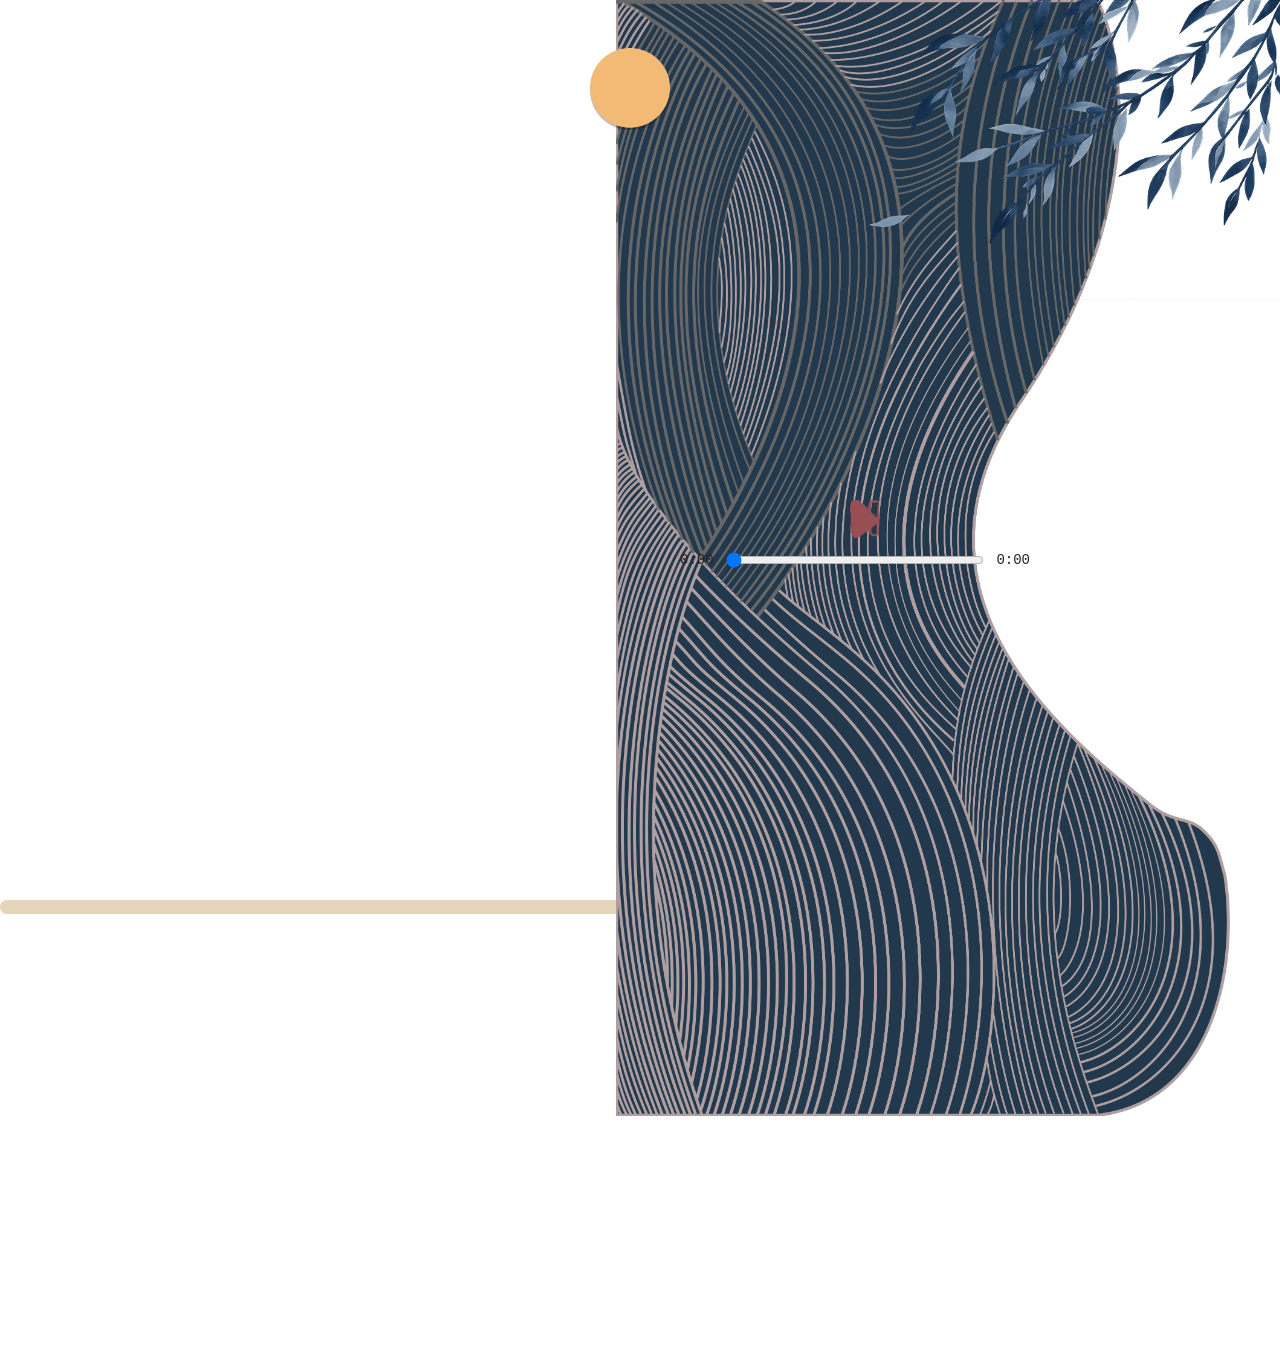
==== assignment2/index.html @ 0a2bb732 "assignment2 update" ====
<!doctype html>
<html lang="en">
  <head>
    <meta charset="UTF-8" />
    <meta name="viewport" content="width=device-width, initial-scale=1.0" />
    <title>SeasideDream</title>

    <link rel="stylesheet" href="style.css" />
    <script src="script.js" defer></script>
  </head>

  <body>
    <img class="mountain" src="mountain.png" alt="mountain" />
    <img class="sun" src="sun.png" alt="sun" />
    <img class="leaf" src="leaf.png" alt="leaf" />

    <img
      id="playBtn"
      class="playbutton"
      src="playbutton.png"
      alt="playbutton"
    />

    <img
      id="pauseBtn"
      class="pausebutton"
      src="pausebutton.png"
      alt="pausebutton"
    />

    <h1 class="h1">SeasideDream</h1>

    <div class="timeline-container">
      <span id="current-time">0:00</span>

      <input type="range" id="timeline" min="0" value="0" step="1" />

      <span id="duration">0:00</span>
    </div>

    <img class="timelineshadow" src="timelineshadow.png" alt="timelineshadow" />

    <p class="p">Maybe life isnt asking us to rush ...</p>

    <audio id="audio">
      <source src="erokia.mp3" type="audio/mpeg" />
    </audio>
  </body>
</html>
---- assignment2/style.css ----
@import url("https://fonts.googleapis.com/css2?family=Iosevka+Charon+Mono:ital,wght@0,300;0,400;0,500;0,700;1,300;1,400;1,500;1,700&family=Limelight&family=Stalemate&display=swap");

html {
  scroll-behavior: smooth;
}

body {
  margin: 0;
  height: 150vh;

  background-image: url("./background.png");
  background-size: cover;
  background-position: center;
  background-repeat: no-repeat;
}

.mountain {
  position: absolute;
  top: -1px;
  right: 50px;
  z-index: 1;
  width: 48%;
}

.sun {
  position: absolute;
  top: 48px;
  right: 610px;
  z-index: 2;
  width: 80px;
}

.leaf {
  position: absolute;
  top: 0px;
  right: 0px;
  z-index: 3;
  width: 450px;
}

.playbutton,
.pausebutton {
  position: absolute;
  top: 500px;
  right: 400px;
  z-index: 999;
  width: 30px;
  cursor: pointer;
}

.h1 {
  display: flex;
  justify-content: center;
  align-items: center;
  height: 100vh;
  margin: 0;
  margin-left: 500px;
  font-size: 40px;
  font-weight: lighter;
  color: #2d1f1a;
  font-family: "Stalemate", cursive;
}

.p {
  display: flex;
  justify-content: center;
  align-items: center;
  margin: 0;
  margin-left: 500px;
  font-size: 30px;
  color: #2d1f1a;
  font-family: "Stalemate", cursive;
}

.timeline-container {
  position: absolute;
  top: 550px;
  right: 250px;
  z-index: 5;

  display: flex;
  align-items: center;
  gap: 10px;

  width: 350px;
  color: #2d1f1a;
  font-family: "Iosevka Charon Mono", monospace;
}

#timeline {
  flex: 1;
  cursor: pointer;
}

#current-time,
#duration {
  font-size: 14px;
}
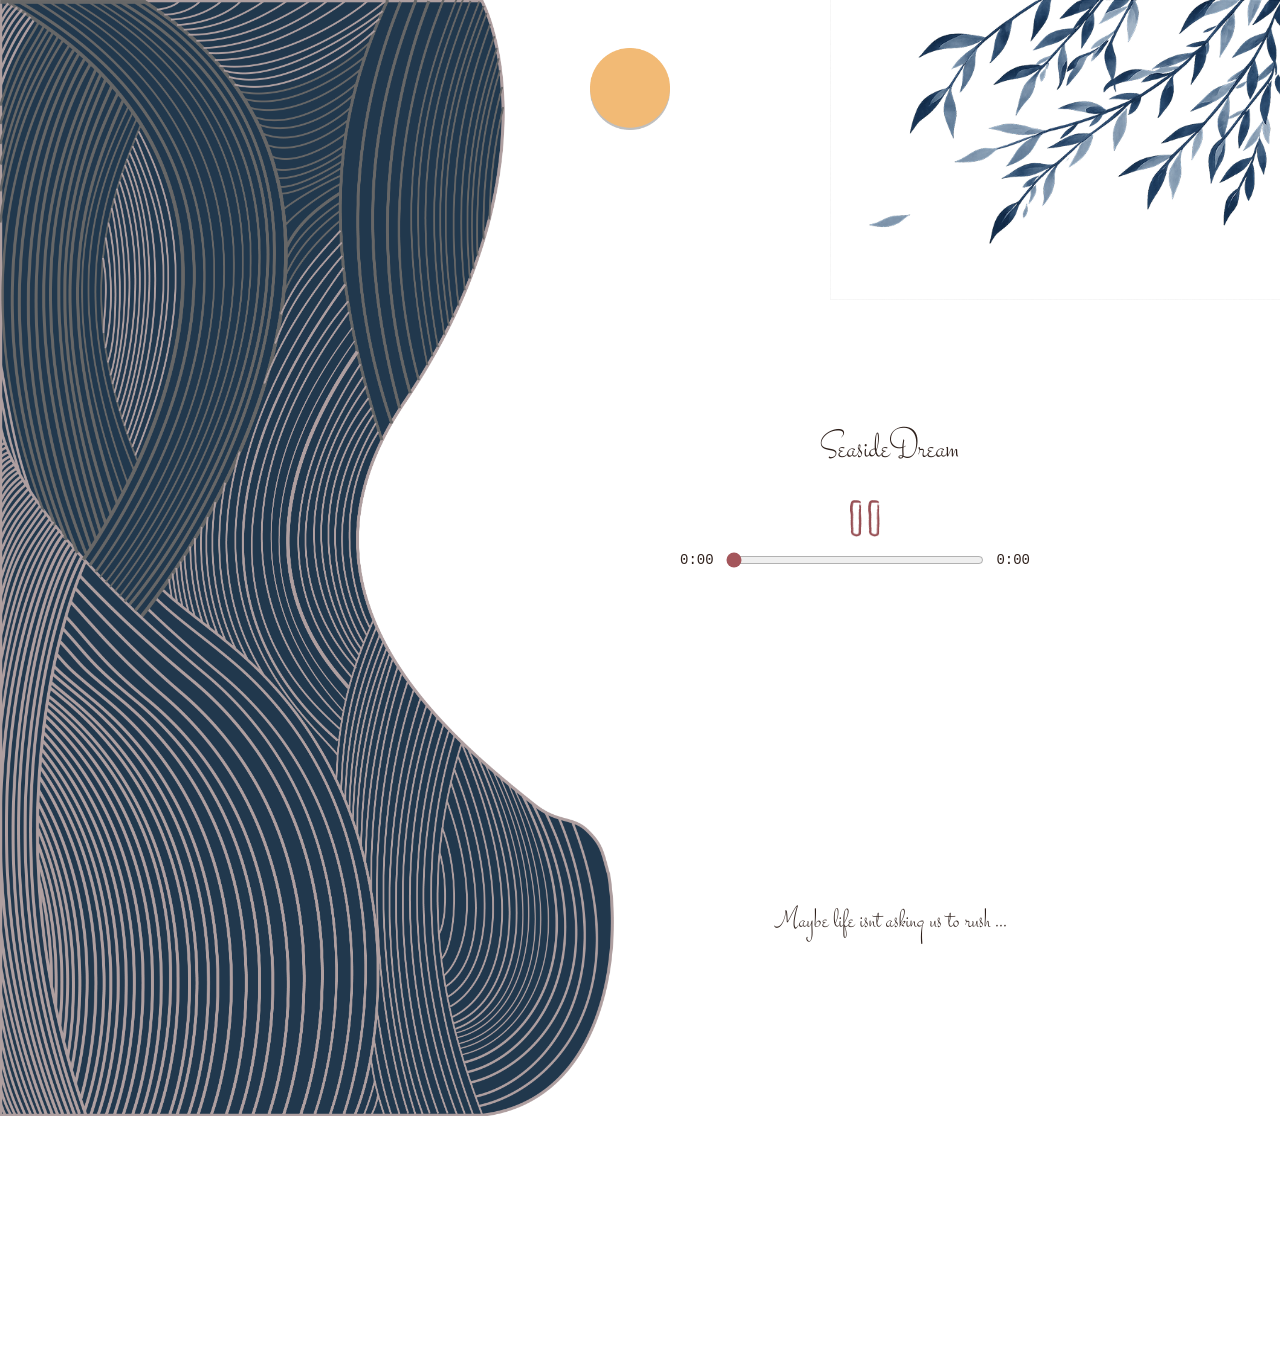
==== commit 6ede044a: "update assignment 2" ====
--- a/assignment2/index.html
+++ b/assignment2/index.html
@@ -38,8 +38,6 @@
       <span id="duration">0:00</span>
     </div>
 
-    <img class="timelineshadow" src="timelineshadow.png" alt="timelineshadow" />
-
     <p class="p">Maybe life isnt asking us to rush ...</p>
 
     <audio id="audio">
--- a/assignment2/style.css
+++ b/assignment2/style.css
@@ -3,10 +3,9 @@
 html {
   scroll-behavior: smooth;
 }
-
 body {
   margin: 0;
-  height: 150vh;
+  height: 150vh; /*length of the entire page*/
 
   background-image: url("./background.png");
   background-size: cover;
@@ -17,25 +16,25 @@
 .mountain {
   position: absolute;
   top: -1px;
-  right: 50px;
-  z-index: 1;
+  right: 50;
+  z-index: 1; /*layer*/
   width: 48%;
 }
 
 .sun {
   position: absolute;
-  top: 48px;
-  right: 610px;
-  z-index: 2;
-  width: 80px;
+  top: 48px; /* distance from the top */
+  right: 610px; /* distance from the right — adjust this value */
+  z-index: 2; /* layers*/
+  width: 80px; /* sun's size */
 }
 
 .leaf {
   position: absolute;
-  top: 0px;
-  right: 0px;
-  z-index: 3;
-  width: 450px;
+  top: 0px; /* distance from the top */
+  right: 0px; /* distance from the right — adjust this value */
+  z-index: 3; /* layers*/
+  width: 450px; /* leaf's size */
 }
 
 .playbutton,
@@ -43,7 +42,7 @@
   position: absolute;
   top: 500px;
   right: 400px;
-  z-index: 999;
+  z-index: 4;
   width: 30px;
   cursor: pointer;
 }
@@ -54,19 +53,42 @@
   align-items: center;
   height: 100vh;
   margin: 0;
+  margin-top: 0px;
   margin-left: 500px;
   font-size: 40px;
   font-weight: lighter;
   color: #2d1f1a;
-  font-family: "Stalemate", cursive;
+  font-family: "Stalemate", cursive; /*font-style*/
 }
 
 .p {
   display: flex;
   justify-content: center;
   align-items: center;
+  height: -50vh;
   margin: 0;
+  margin-top: 0px;
   margin-left: 500px;
+  font-size: 30px;
+  color: #2d1f1a;
+  font-family: "Stalemate", cursive; /*font-style*/
+}
+
+.quoteup {
+  height: 100vh;
+  display: flex;
+  justify-content: center;
+  align-items: center;
+  font-size: 30px;
+  color: #2d1f1a;
+  font-family: "Stalemate", cursive;
+}
+
+.quotedown {
+  height: 100vh;
+  display: flex;
+  justify-content: center;
+  align-items: center;
   font-size: 30px;
   color: #2d1f1a;
   font-family: "Stalemate", cursive;
@@ -96,3 +118,7 @@
 #duration {
   font-size: 14px;
 }
+
+#timeline {
+  accent-color: rgb(164, 86, 91);
+}
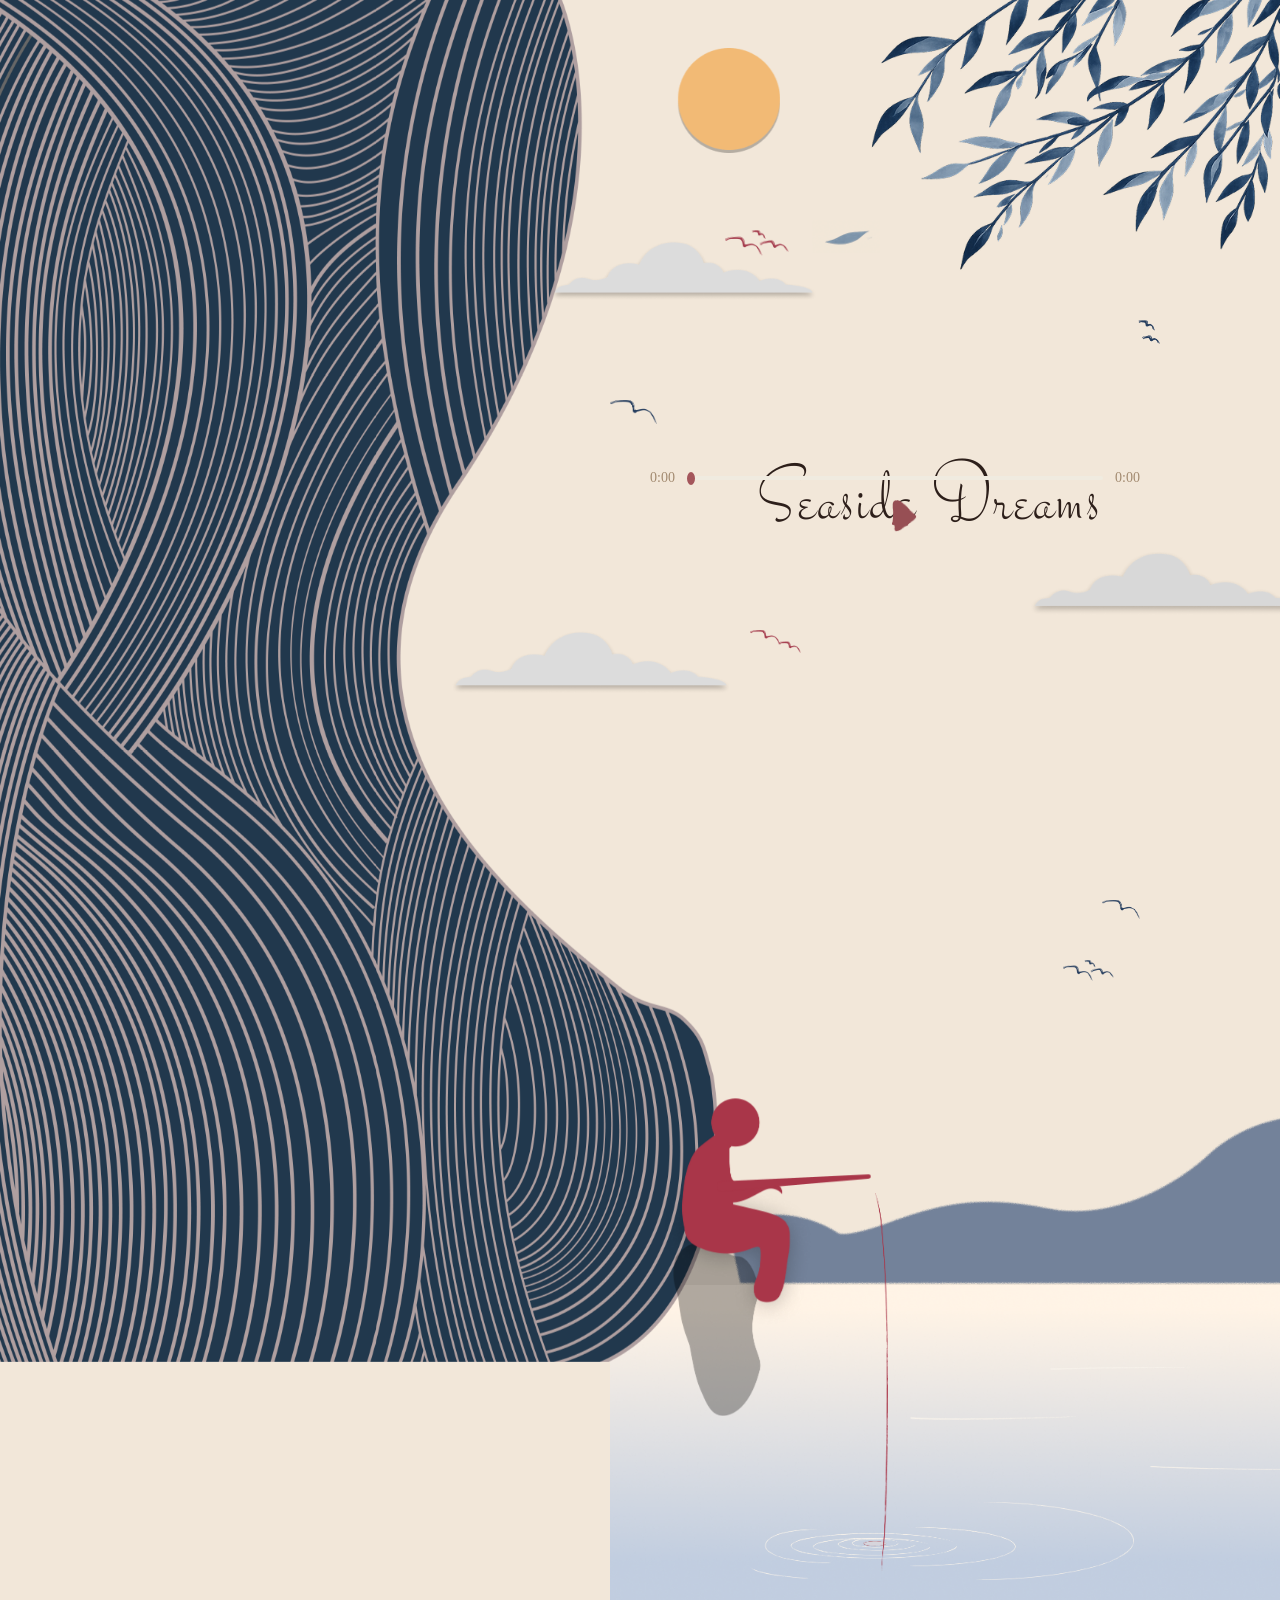
==== commit 4ce0d843: "assignment 2 update" ====
--- a/assignment2/index.html
+++ b/assignment2/index.html
@@ -7,41 +7,94 @@
 
     <link rel="stylesheet" href="style.css" />
     <script src="script.js" defer></script>
+    <!-- I added defer so the JS only runs after the HTML is fully loaded -->
   </head>
 
   <body>
+    <!-- ============ BACKGROUND ============ -->
     <img class="mountain" src="mountain.png" alt="mountain" />
+
+    <!-- ============ SUN ============ -->
+    <!-- click to brighten -->
     <img class="sun" src="sun.png" alt="sun" />
+    <img class="sunlight" src="sunlight.png" alt="sunlight" />
+    <!-- I keep this hidden by default, it only appears when the sun is clicked -->
+
+    <!-- ============ LEAVES ============ -->
+    <!-- I made the big leaf sway when music plays, and the tiny leaf actually falls into the lake -->
     <img class="leaf" src="leaf.png" alt="leaf" />
+    <img class="tinyleaf" src="tinyleaf.png" alt="tinyleaf" />
 
+    <!-- ============ CLOUDS ============ -->
+    <!-- float up and down when music plays -->
+    <img class="cloudup" src="cloudup.png" alt="cloudup" />
+    <img class="cloudmiddle" src="cloudmiddle.png" alt="cloudmiddle" />
+    <img class="cloudbottom" src="cloudbottom.png" alt="cloudbottom" />
+
+    <!-- ============ MUSIC PLAYER ============ -->
+    <img
+      id="pauseBtn"
+      class="pausebutton"
+      src="pausebutton.png"
+      alt="pausebutton"
+    />
+    <!-- I show this one first since the music starts paused -->
     <img
       id="playBtn"
       class="playbutton"
       src="playbutton.png"
       alt="playbutton"
     />
-
-    <img
-      id="pauseBtn"
-      class="pausebutton"
-      src="pausebutton.png"
-      alt="pausebutton"
-    />
-
-    <h1 class="h1">SeasideDream</h1>
+    <!-- I hide this one by default and swap it in via JS -->
 
     <div class="timeline-container">
       <span id="current-time">0:00</span>
-
-      <input type="range" id="timeline" min="0" value="0" step="1" />
-
+      <input
+        type="range"
+        id="timeline"
+        min="0"
+        max="100"
+        value="0"
+        step="any"
+      />
       <span id="duration">0:00</span>
     </div>
-
-    <p class="p">Maybe life isnt asking us to rush ...</p>
 
     <audio id="audio">
       <source src="erokia.mp3" type="audio/mpeg" />
     </audio>
+
+    <!-- ============ BIRDS ============ -->
+    <img class="threeredbirds" src="threeredbirds.png" alt="threeredbirds" />
+    <img class="twotinybirds" src="twotinybirds.png" alt="twotinybirds" />
+    <img class="upbluebirds" src="upbluebird.png" alt="upbluebird" />
+    <img class="tworedbirds" src="tworedbirds.png" alt="tworedbirds" />
+    <img class="threebluebirds" src="threebluebirds.png" alt="threebluebirds" />
+    <img class="downbluebirds" src="downbluebird.png" alt="downbluebirds" />
+
+    <!-- ============ TITLE ============ -->
+    <h1 class="h1">Seaside Dreams</h1>
+
+    <!-- ============ QUOTES ============ -->
+    <!-- I made these invisible by default, they only show up when you hover over them -->
+    <p class="p1">"Maybe life isnt asking us to rush ...</p>
+    <p class="p2">..maybe it just wants us to sit quietly by the water ...</p>
+    <p class="p3">... and notice how beautiful everything already is."</p>
+
+    <!-- ============ FISHERMAN ============ -->
+    <!-- click to triggers a fish biting animation on the rod, line and pond -->
+    <img class="human" src="human.png" alt="human" />
+    <img class="rod" src="rod.png" alt="rod" />
+    <img class="line" src="line.png" alt="line" />
+
+    <!-- ============ LOWER SCENE ============ -->
+    <img class="smallmountain" src="smallmountain.png" alt="smallmountain" />
+    <img class="lake" src="lake.png" alt="lake" />
+    <!-- I added a constant wave motion here to make it feel like the water is moving with the wind -->
+    <img class="ponds" src="ponds.png" alt="ponds" />
+    <!-- I made this ripple gently when the fish bites -->
+    <img class="linetop" src="linetop.png" alt="linetop" />
+    <img class="linemiddle" src="linemiddle.png" alt="linemiddle" />
+    <img class="linebottom" src="linebottom.png" alt="linebottom" />
   </body>
 </html>
--- a/assignment2/style.css
+++ b/assignment2/style.css
@@ -3,115 +3,331 @@
 html {
   scroll-behavior: smooth;
 }
+
 body {
-  margin: 0;
-  height: 150vh; /*length of the entire page*/
-
-  background-image: url("./background.png");
-  background-size: cover;
-  background-position: center;
-  background-repeat: no-repeat;
-}
-
+  background-color: #f2e7d9;
+  overflow-x: hidden; /* blocks horizontal scroll */
+}
+
+/* ============ BACKGROUND ELEMENTS ============ */
 .mountain {
   position: absolute;
   top: -1px;
-  right: 50;
-  z-index: 1; /*layer*/
-  width: 48%;
-}
-
+  right: 562px;
+  z-index: 1;
+  width: 58.5%;
+  pointer-events: none;
+}
+
+.smallmountain {
+  position: absolute;
+  bottom: -386px;
+  left: 725px;
+  z-index: 0;
+  width: 46.5%;
+  pointer-events: none;
+}
+
+.lake {
+  position: absolute;
+  bottom: -716px;
+  left: 610px;
+  z-index: 0;
+  width: 58%;
+  pointer-events: none;
+  animation: lakeWave 4s ease-in-out infinite; /* always moving like wind on water */
+  transform-origin: center center;
+}
+
+.ponds {
+  position: absolute;
+  bottom: -680px;
+  left: 750px;
+  z-index: 0;
+  width: 30%;
+  pointer-events: none;
+}
+
+/* ============ CLOUDS ============ */
+.cloudup {
+  position: absolute;
+  top: 240px;
+  left: 549px;
+  z-index: 0;
+  width: 21%;
+  pointer-events: none;
+}
+
+.cloudmiddle {
+  position: absolute;
+  top: 550px;
+  right: -30px;
+  z-index: 0;
+  width: 22%;
+  pointer-events: none;
+}
+
+.cloudbottom {
+  position: absolute;
+  top: 630px;
+  left: 450px;
+  z-index: 0;
+  width: 22%;
+  pointer-events: none;
+}
+
+/* clouds ease back smoothly when music stops — without this they'd snap back instantly */
+.cloudup,
+.cloudmiddle,
+.cloudbottom {
+  transition: transform 1.5s ease;
+}
+
+/* ============ BIRDS ============ */
+.threeredbirds {
+  position: absolute;
+  top: 230px;
+  left: 725px;
+  width: 5%;
+  pointer-events: none;
+}
+
+.twotinybirds {
+  position: absolute;
+  top: 320px;
+  right: 120px;
+  width: 1.7%;
+  pointer-events: none;
+}
+
+.upbluebirds {
+  position: absolute;
+  top: 400px;
+  left: 610px;
+  width: 3.7%;
+  pointer-events: none;
+}
+
+.tworedbirds {
+  position: absolute;
+  top: 630px;
+  left: 750px;
+  width: 4%;
+  pointer-events: none;
+}
+
+.threebluebirds {
+  position: absolute;
+  top: 960px;
+  right: 166px;
+  width: 4%;
+  pointer-events: none;
+}
+
+.downbluebirds {
+  position: absolute;
+  top: 900px;
+  right: 140px;
+  width: 3%;
+  pointer-events: none;
+  will-change:
+    transform, opacity; /* make the movement smoother when the bird is flying out */
+}
+
+/* ============ SUN ============ */
 .sun {
   position: absolute;
-  top: 48px; /* distance from the top */
-  right: 610px; /* distance from the right — adjust this value */
-  z-index: 2; /* layers*/
-  width: 80px; /* sun's size */
+  top: 48px;
+  right: 500px;
+  z-index: 3;
+  width: 8%;
+  pointer-events: all;
+  cursor: pointer;
+  transition: filter 0.6s ease; /* brightness fades in and out smoothly on click */
+}
+
+.sunlight {
+  position: absolute;
+  top: 1px;
+  right: 453px;
+  z-index: 2;
+  width: 15%;
+  pointer-events: none;
+
+  opacity: 0; /* hidden by default, appears on click */
+  transform: scale(0.3) rotate(0deg); /* starts small, expands outward on click */
+  transform-origin: center center;
+  transition:
+    opacity 0.6s ease,
+    transform 0.6s ease,
+    filter 0.6s ease;
+}
+
+/* sun brightens and sunlight expands + rotates 45deg on click, auto-returns after 1s */
+.sun.active {
+  filter: brightness(1.8);
+}
+
+.sunlight.active {
+  opacity: 1;
+  transform: scale(1) rotate(45deg);
+  filter: brightness(1.8);
+}
+
+/* ============ LEAVES ============ */
+.tinyleaf {
+  position: absolute;
+  top: 220px;
+  right: 400px;
+  z-index: -10; /* behind all other images */
+  width: 5.3%;
+  pointer-events: none;
+  transform-origin: top center;
+  /* transition removed — using keyframes for zig zag fall instead */
 }
 
 .leaf {
   position: absolute;
-  top: 0px; /* distance from the top */
-  right: 0px; /* distance from the right — adjust this value */
-  z-index: 3; /* layers*/
-  width: 450px; /* leaf's size */
-}
-
-.playbutton,
-.pausebutton {
-  position: absolute;
-  top: 500px;
-  right: 400px;
-  z-index: 4;
-  width: 30px;
-  cursor: pointer;
-}
-
+  top: -1px;
+  right: -3px;
+  z-index: 3;
+  width: 500px;
+  pointer-events: none;
+  will-change: transform, opacity; /* make it smoother, no lag */
+  mask-image:
+    linear-gradient(to bottom, black 80%, transparent 100%),
+    /* fades out the bottom edge */
+    radial-gradient(circle at top right, black 80%, transparent 80%); /* fades out the outer edge */
+  -webkit-mask-image:
+    linear-gradient(to bottom, black 80%, transparent 100%),
+    radial-gradient(circle at top right, black 77%, transparent 80%);
+  mask-composite: intersect;
+  -webkit-mask-composite: source-in;
+
+  transform-origin: top right; /* rotates from the top-right corner so it sways like a real branch */
+  transition: transform 1.5s ease; /* smoothly returns to original position when music stops */
+}
+
+/* ============ FISHERMAN ============ */
+.human {
+  position: absolute;
+  bottom: -516px;
+  left: 660px;
+  z-index: 10;
+  width: 12%;
+  pointer-events: none;
+}
+
+.rod {
+  position: absolute;
+  bottom: -320px;
+  left: 717px;
+  z-index: 10;
+  width: 12%;
+  pointer-events: none;
+  will-change: transform;
+}
+
+.line {
+  position: absolute;
+  bottom: -680px;
+  left: 875px;
+  z-index: 10;
+  width: 1%;
+  pointer-events: none;
+}
+
+/* ============ DECORATIVE LINES ============ */
+.linetop {
+  position: absolute;
+  bottom: -520px;
+  left: 910px;
+  width: 13%;
+  pointer-events: none;
+}
+
+.linemiddle {
+  position: absolute;
+  bottom: -470px;
+  left: 1050px;
+  width: 11%;
+  pointer-events: none;
+}
+
+.linebottom {
+  position: absolute;
+  bottom: -570px;
+  left: 1150px;
+  width: 15%;
+  pointer-events: none;
+}
+
+/* ============ TEXT ============ */
 .h1 {
   display: flex;
   justify-content: center;
   align-items: center;
   height: 100vh;
   margin: 0;
-  margin-top: 0px;
-  margin-left: 500px;
-  font-size: 40px;
+  margin-top: 56px;
+  margin-right: -580px;
+  font-size: 80px;
   font-weight: lighter;
   color: #2d1f1a;
-  font-family: "Stalemate", cursive; /*font-style*/
-}
-
-.p {
-  display: flex;
-  justify-content: center;
-  align-items: center;
-  height: -50vh;
-  margin: 0;
-  margin-top: 0px;
-  margin-left: 500px;
-  font-size: 30px;
+  font-family: "Stalemate", cursive;
+  pointer-events: none;
+  letter-spacing: 3px;
+}
+
+/* I kept p1, p2, and p3 hidden by default so they only fade in when we hover over them. */
+.p1,
+.p2 {
+  margin-top: -50px;
+  margin-left: 610px;
+  font:
+    lighter 40px "Stalemate",
+    cursive;
   color: #2d1f1a;
-  font-family: "Stalemate", cursive; /*font-style*/
-}
-
-.quoteup {
-  height: 100vh;
-  display: flex;
-  justify-content: center;
-  align-items: center;
-  font-size: 30px;
-  color: #2d1f1a;
-  font-family: "Stalemate", cursive;
-}
-
-.quotedown {
-  height: 100vh;
-  display: flex;
-  justify-content: center;
-  align-items: center;
-  font-size: 30px;
-  color: #2d1f1a;
-  font-family: "Stalemate", cursive;
-}
-
+  letter-spacing: 2px;
+  opacity: 0;
+  transition: opacity 1s ease;
+}
+
+.p3 {
+  margin-top: -50px;
+  margin-left: 610px;
+  font:
+    lighter 40px "Stalemate",
+    cursive;
+  color: #a93649;
+  letter-spacing: 2px;
+  opacity: 0;
+  transition: opacity 1s ease;
+}
+
+/* ============ MUSIC PLAYER ============ */
 .timeline-container {
   position: absolute;
-  top: 550px;
-  right: 250px;
-  z-index: 5;
-
+  top: 470px;
+  right: 140px;
+  z-index: 10;
   display: flex;
   align-items: center;
   gap: 10px;
-
-  width: 350px;
-  color: #2d1f1a;
-  font-family: "Iosevka Charon Mono", monospace;
+  width: 490px;
+  color: #a38b71;
+  font-family: "Yinmar", Yinmar;
 }
 
 #timeline {
   flex: 1;
   cursor: pointer;
+  -webkit-appearance: none;
+  appearance: none;
+  height: 4px;
+  border-radius: 2px;
+  outline: none;
+  background: #f0ebe0;
 }
 
 #current-time,
@@ -119,6 +335,259 @@
   font-size: 14px;
 }
 
-#timeline {
-  accent-color: rgb(164, 86, 91);
-}
+#timeline::-webkit-slider-thumb {
+  -webkit-appearance: none;
+  appearance: none;
+  width: 8px;
+  height: 13px;
+  border-radius: 50%;
+  background: rgb(164, 86, 91);
+  cursor: pointer;
+}
+
+#timeline::-moz-range-thumb {
+  width: 8px;
+  height: 13px;
+  border-radius: 50%;
+  background: rgb(164, 86, 91);
+  border: none;
+  cursor: pointer;
+}
+
+.playbutton,
+.pausebutton {
+  position: absolute;
+  top: 500px;
+  right: 363px;
+  z-index: 4;
+  width: 25px;
+  cursor: pointer;
+}
+
+/* ============ KEYFRAME ANIMATIONS ============ */
+
+/* leaf sways gently when music plays */
+@keyframes leafSway {
+  0%,
+  100% {
+    transform: rotate(0deg);
+  }
+  50% {
+    transform: rotate(1.5deg);
+  }
+}
+
+.leaf.sway {
+  animation: leafSway 4s ease-in-out infinite;
+  transform-origin: top right;
+}
+
+/* tiny leaf sways then falls into the lake when music plays */
+.tinyleaf.sway:not(.fall) {
+  animation: leafSway 3.5s ease-in-out infinite; /* slightly different speed so they don't move in sync */
+  transform-origin: top center;
+}
+
+@keyframes leafFall {
+  0% {
+    transform: translate3d(0, 0, 0) rotate(0deg) scale(1);
+    opacity: 1;
+  } /* starting position, I have also putting on the size as the leaf shrinks as it falls to create a sense of depth */
+  20% {
+    transform: translate3d(20px, 150px, 0) rotate(15deg) scale(0.85);
+    opacity: 1;
+  } /* drifts right */
+  40% {
+    transform: translate3d(-15px, 320px, 0) rotate(-10deg) scale(0.7);
+    opacity: 1;
+  } /* swings left */
+  60% {
+    transform: translate3d(25px, 500px, 0) rotate(20deg) scale(0.55);
+    opacity: 1;
+  } /* drifts right again */
+  80% {
+    transform: translate3d(-10px, 680px, 0) rotate(-8deg) scale(0.4);
+    opacity: 0.5;
+  } /* almost at the lake, starts fading */
+  100% {
+    transform: translate3d(5px, 850px, 0) rotate(10deg) scale(0.2);
+    opacity: 0;
+  } /* disapear behind the mountain */
+}
+
+.tinyleaf.fall {
+  animation: leafFall 6s ease-in forwards; /* forwards keeps it at the final frame */
+}
+
+/* clouds drift up and down when music plays, each at a different pace */
+@keyframes cloudFloat {
+  0%,
+  100% {
+    transform: translateY(0);
+  }
+  50% {
+    transform: translateY(-8px);
+  }
+}
+
+.cloudup.float {
+  animation: cloudFloat 6s ease-in-out infinite;
+}
+.cloudmiddle.float {
+  animation: cloudFloat 8s ease-in-out infinite;
+}
+.cloudbottom.float {
+  animation: cloudFloat 7s ease-in-out infinite;
+}
+
+/* when clicked, the bird flaps its wings and flies out of the frame */
+@keyframes birdTakeoff {
+  /* the bird flaps its wings in place first, getting ready to take off */
+  0% {
+    transform: translate3d(0, 0, 0) rotate(0deg) scale(1);
+    opacity: 1;
+  }
+  5% {
+    transform: translate3d(0, 0, 0) rotate(-20deg) scale(1);
+    opacity: 1;
+  } /* wing up */
+  10% {
+    transform: translate3d(0, 0, 0) rotate(0deg) scale(1);
+    opacity: 1;
+  } /* wing down */
+  15% {
+    transform: translate3d(0, 0, 0) rotate(-20deg) scale(1);
+    opacity: 1;
+  } /* wing up */
+  20% {
+    transform: translate3d(0, 0, 0) rotate(0deg) scale(1);
+    opacity: 1;
+  } /* wing down */
+  25% {
+    transform: translate3d(0, 0, 0) rotate(-20deg) scale(1);
+    opacity: 1;
+  } /* wing up */
+  30% {
+    transform: translate3d(0, 0, 0) rotate(0deg) scale(1);
+    opacity: 1;
+  } /* wing down */
+  35% {
+    transform: translate3d(0, 0, 0) rotate(-20deg) scale(1);
+    opacity: 1;
+  } /* wing up */
+  40% {
+    transform: translate3d(0, 0, 0) rotate(0deg) scale(1);
+    opacity: 1;
+  } /* wing down — done, taking off! */
+
+  /* flying diagonally while still flapping wings */
+  /* I used translate3d instead of translate here — adding z:0 forces the browser to use GPU instead of CPU, which makes the animation much smoother */
+  48% {
+    transform: translate3d(60px, -45px, 0) rotate(-20deg) scale(0.9);
+    opacity: 1;
+  } /* wing up */
+  55% {
+    transform: translate3d(100px, -75px, 0) rotate(0deg) scale(0.85);
+    opacity: 1;
+  } /* wing down */
+  62% {
+    transform: translate3d(160px, -120px, 0) rotate(-20deg) scale(0.7);
+    opacity: 1;
+  } /* wing up */
+  70% {
+    transform: translate3d(220px, -170px, 0) rotate(0deg) scale(0.6);
+    opacity: 1;
+  } /* wing down */
+  78% {
+    transform: translate3d(290px, -220px, 0) rotate(-20deg) scale(0.45);
+    opacity: 0.8;
+  } /* wing up */
+  85% {
+    transform: translate3d(340px, -260px, 0) rotate(0deg) scale(0.35);
+    opacity: 0.6;
+  } /* wing down */
+  92% {
+    transform: translate3d(390px, -300px, 0) rotate(-20deg) scale(0.25);
+    opacity: 0.3;
+  } /* wing up, almost gone */
+  100% {
+    transform: translate3d(430px, -330px, 0) rotate(0deg) scale(0.15);
+    opacity: 0;
+  } /* flew off into the sky! */
+}
+.downbluebirds.fly {
+  animation: birdTakeoff 4s linear forwards; /* I added linear to keeps the flapping rhythm consistent throughout meanwhile, forwards to keeps it gone after flying away */
+}
+
+/* rod bends slightly downward simulating a fish biting */
+@keyframes rodBend {
+  0%,
+  100% {
+    transform: rotate(0deg);
+  }
+  30% {
+    transform: rotate(3deg);
+  }
+  60% {
+    transform: rotate(1.5deg);
+  }
+}
+
+.rod.bend {
+  animation: rodBend 1s ease-in-out;
+  transform-origin: top left; /* bends from the handle end */
+}
+
+/* fishing line tugged downward in sync with the rod */
+@keyframes lineTug {
+  0%,
+  100% {
+    transform: translateY(0);
+  }
+  30% {
+    transform: translateY(8px);
+  }
+  60% {
+    transform: translateY(4px);
+  }
+}
+
+.line.tug {
+  animation: lineTug 1s ease-in-out; /* matches rod duration so they move together */
+}
+
+/* pond ripples gently when the fish bites */
+@keyframes pondRipple {
+  0%,
+  100% {
+    transform: scaleX(1);
+  }
+  33% {
+    transform: scaleX(1.015);
+  }
+  66% {
+    transform: scaleX(0.99);
+  }
+}
+
+.ponds.ripple {
+  animation: pondRipple 1.2s ease-in-out;
+  transform-origin: center center;
+}
+
+/* lake always moves like wind on water */
+@keyframes lakeWave {
+  0%,
+  100% {
+    transform: translateX(0);
+  }
+  25% {
+    transform: translateX(4px);
+  }
+  50% {
+    transform: translateX(-3px);
+  }
+  75% {
+    transform: translateX(2px);
+  }
+}
